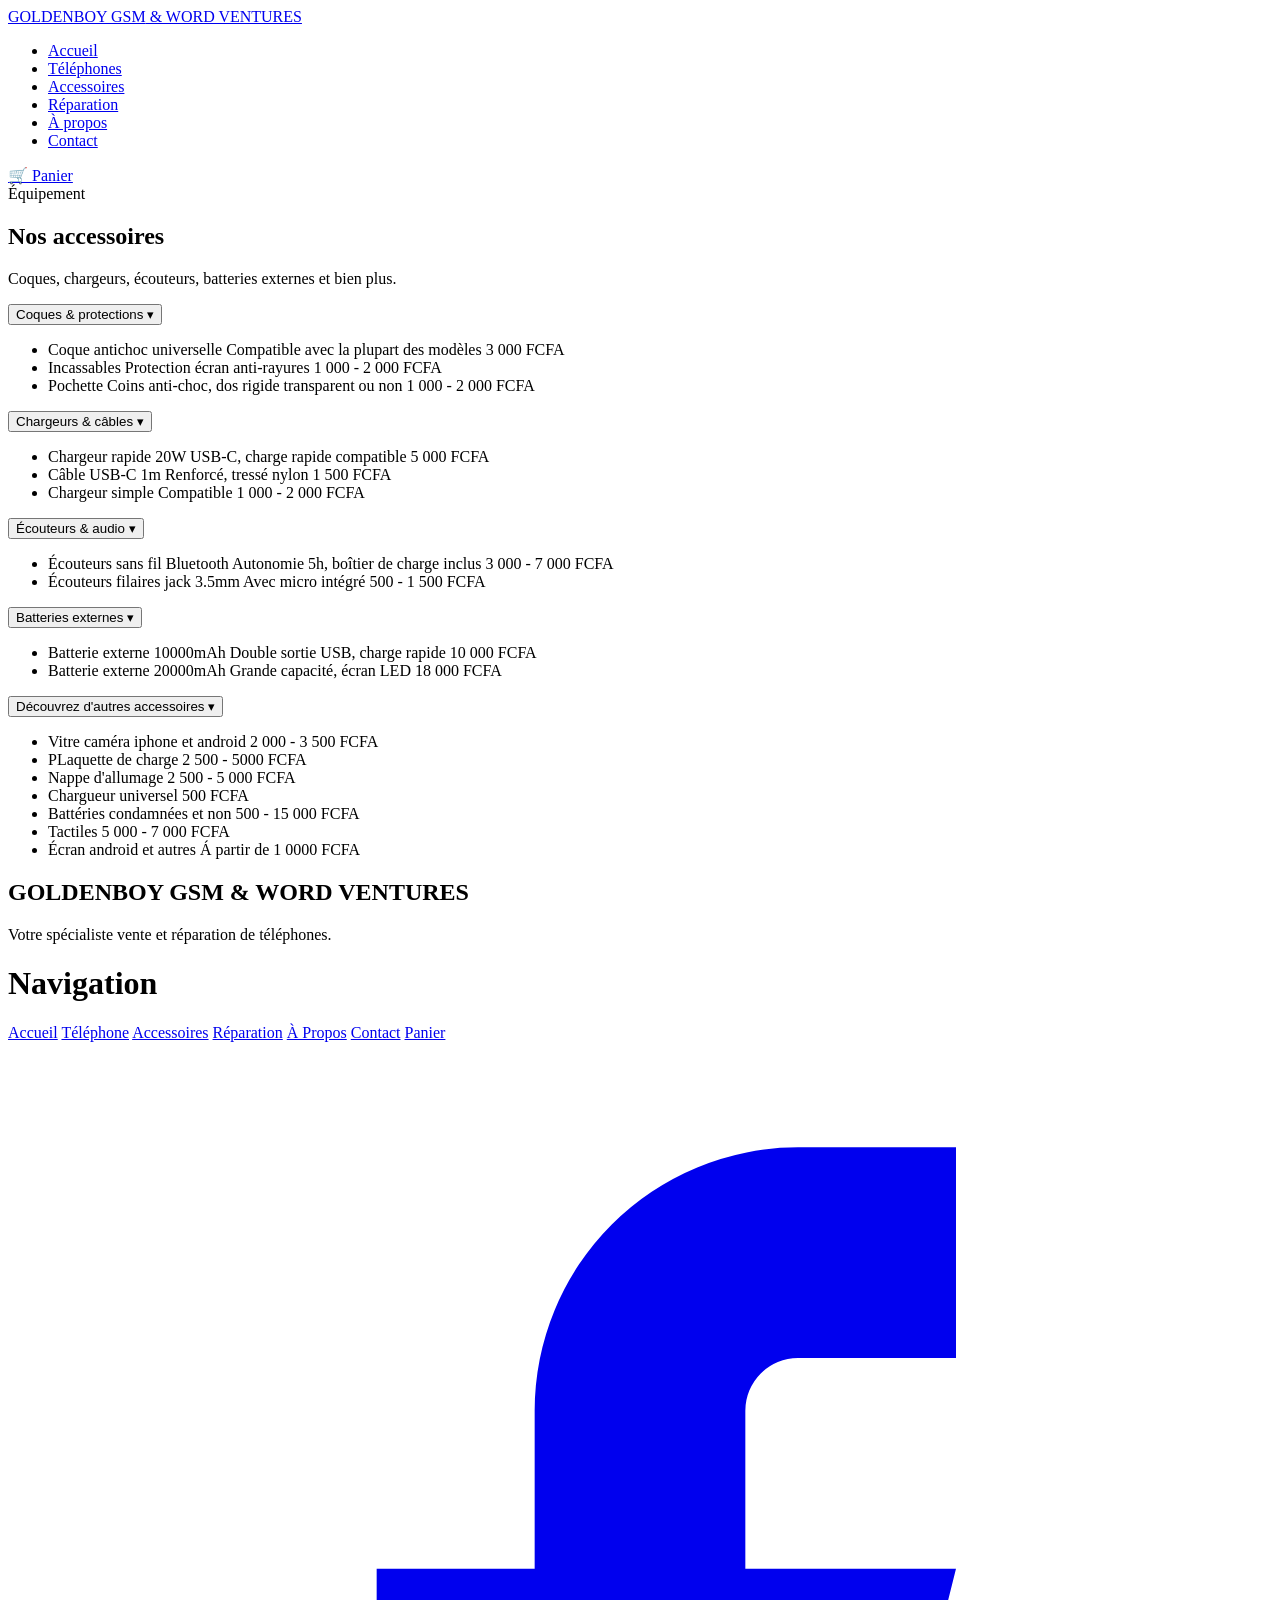
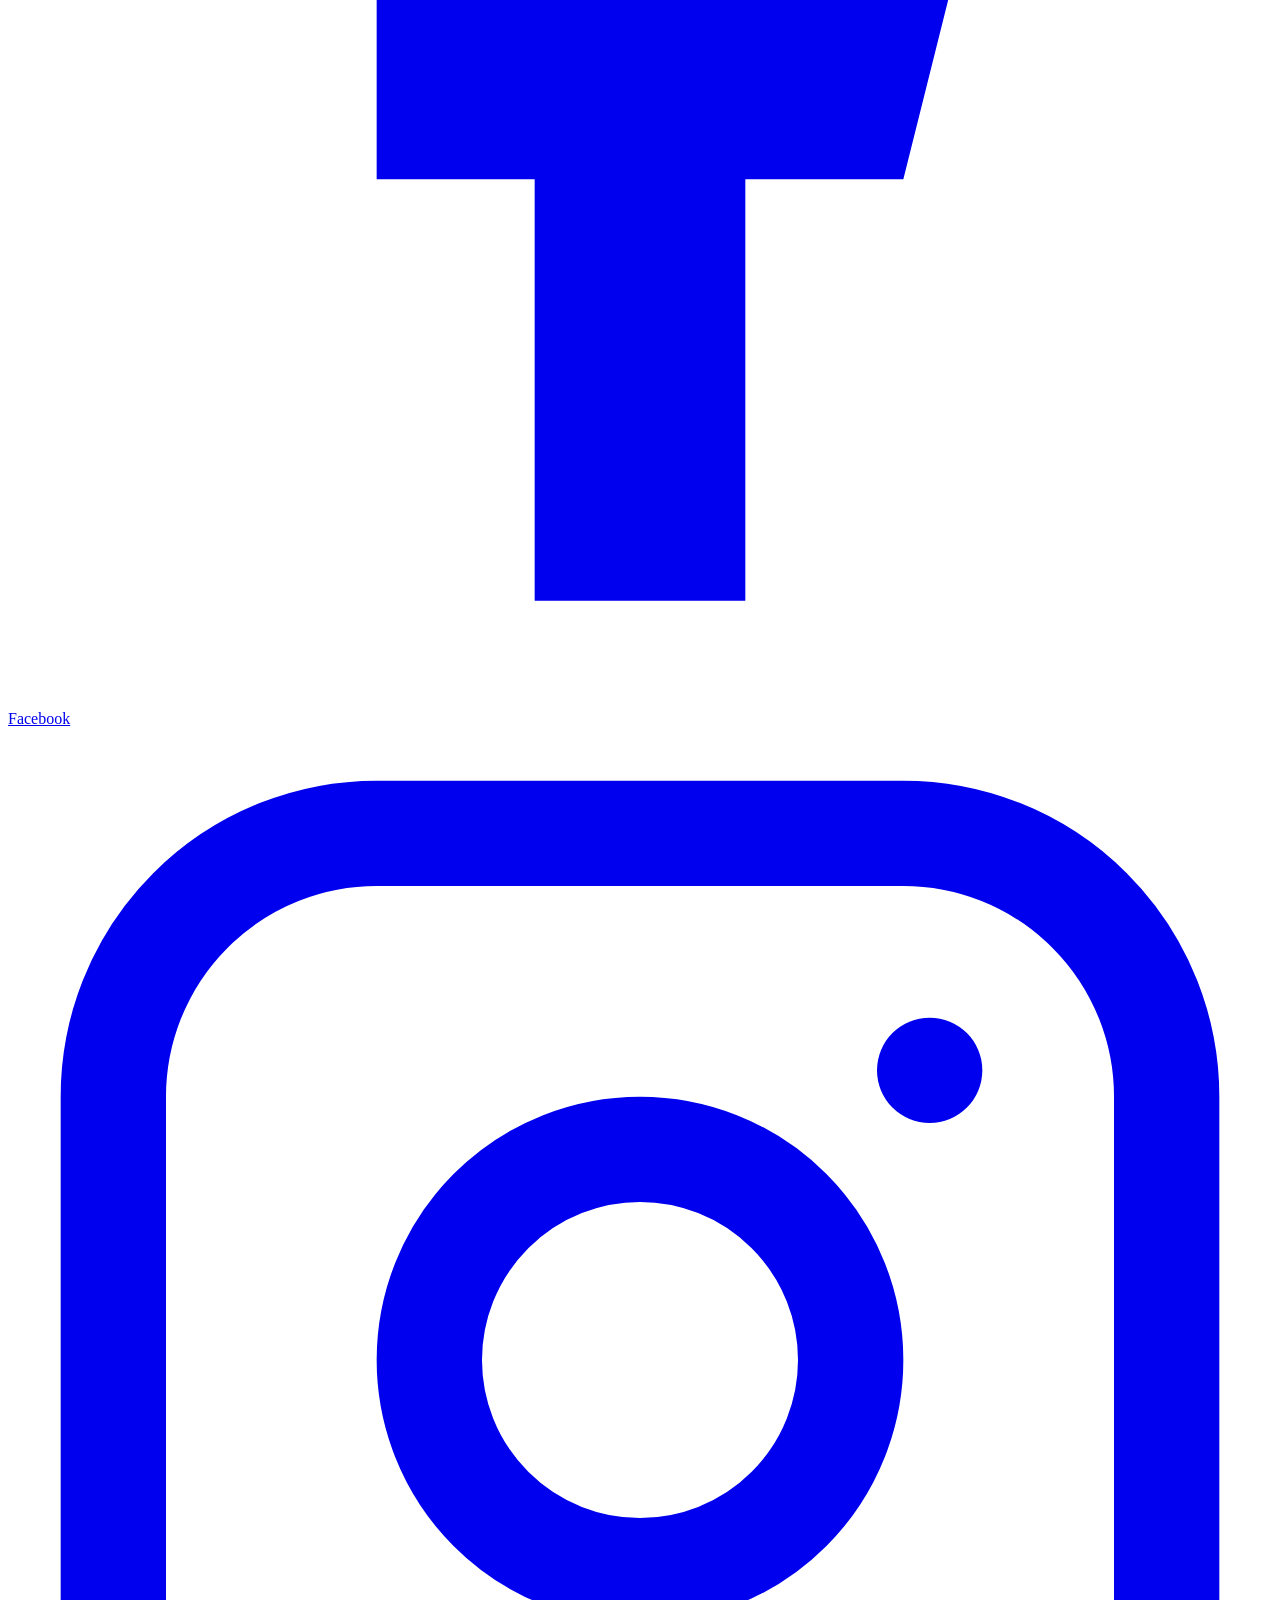
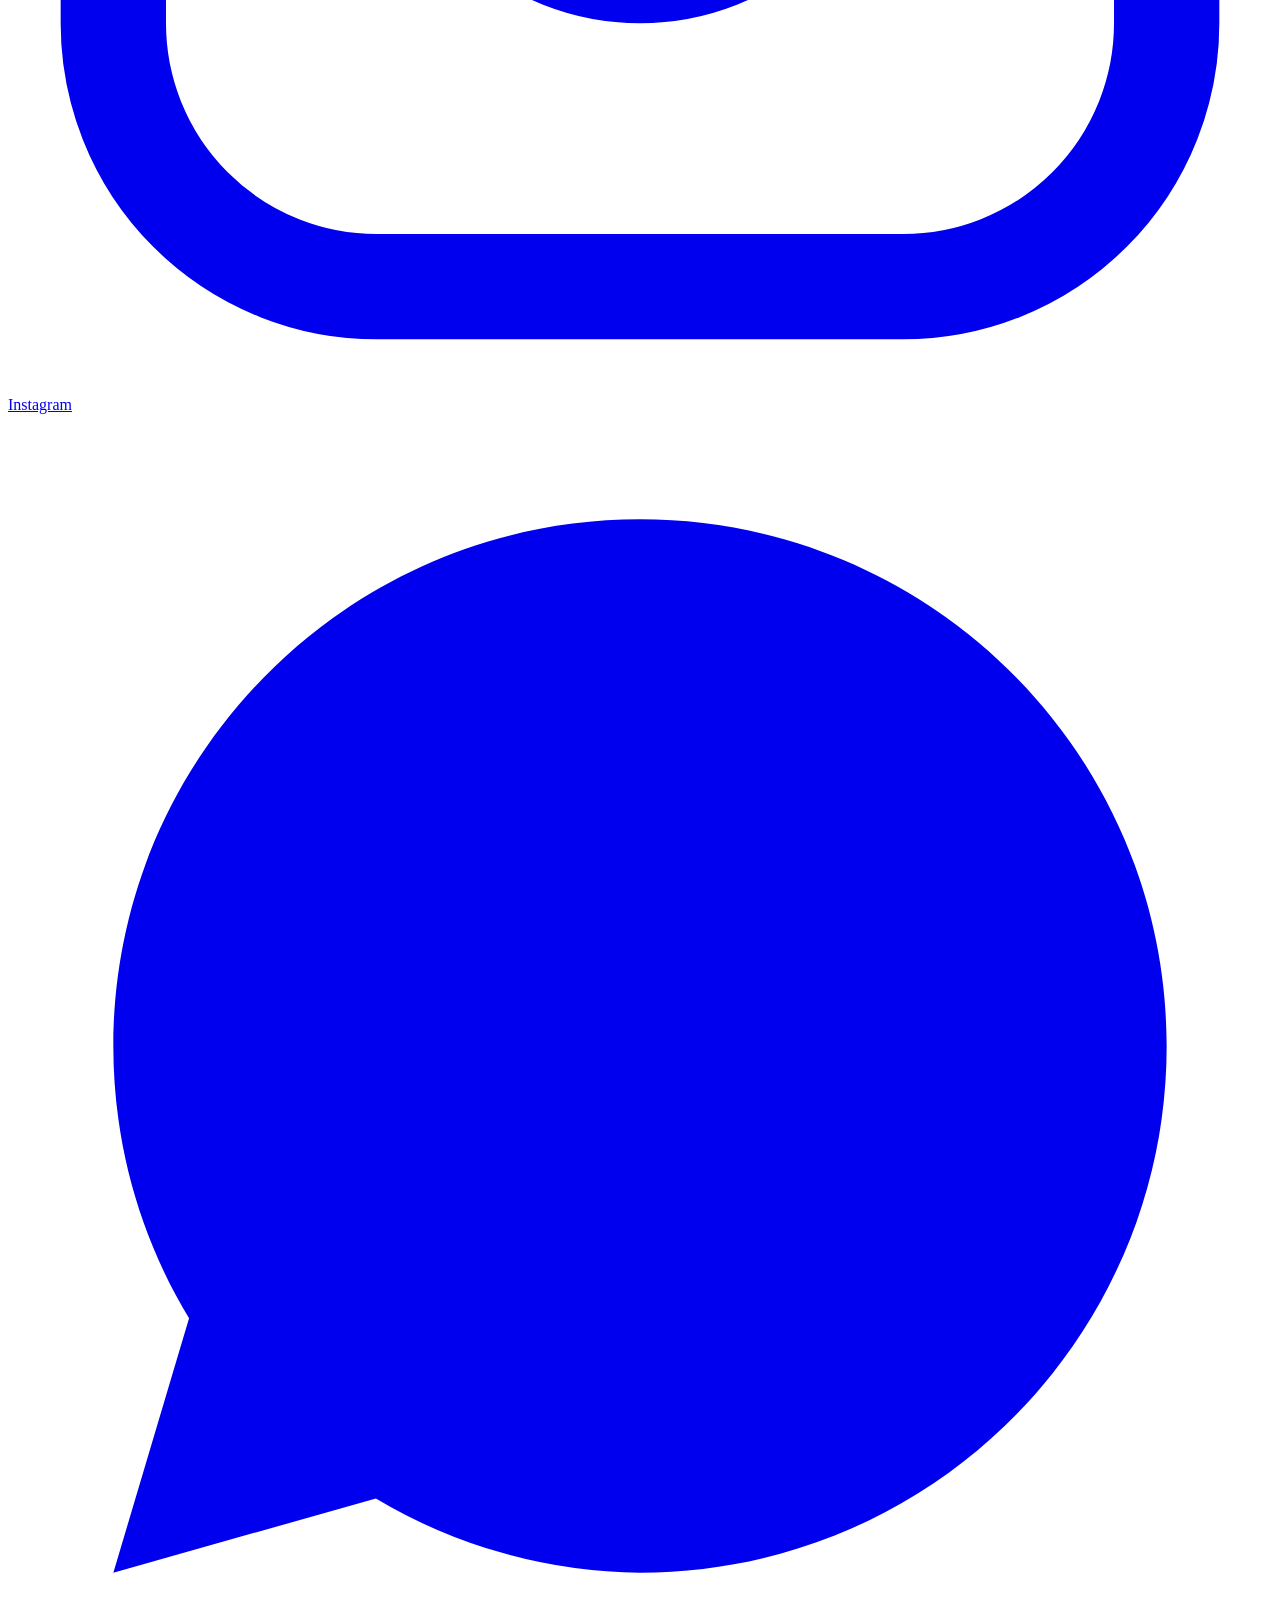
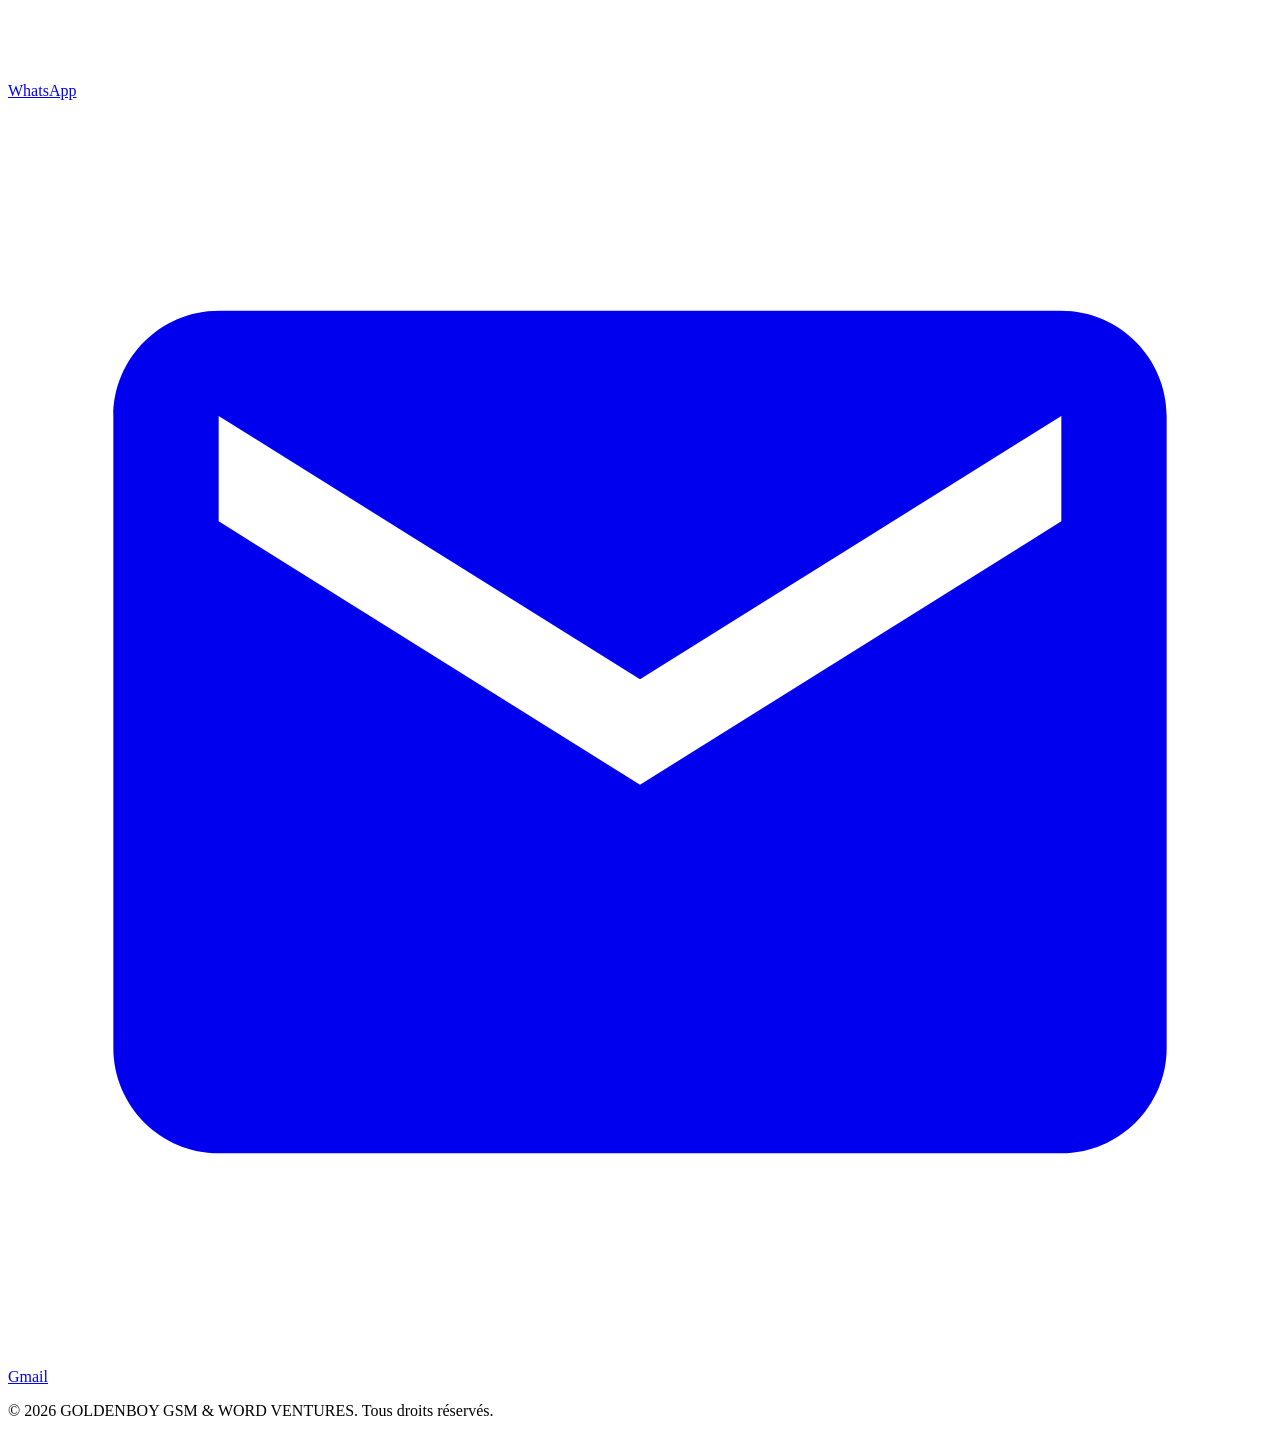
==== accessoires.html @ 1882d20f "Update accessoires.html" ====
<!DOCTYPE html>
<html lang="fr">
<head>
  <meta charset="UTF-8">
  <meta name="viewport" content="width=device-width, initial-scale=1.0">
  <title>Nos accessoires - GOLDENBOY GSM & WORD VENTURES</title>
  <link rel="stylesheet" href="style.css">
</head>
<body>
  <header class="site-header">
    <div class="logo">
      <a href="index.html">GOLDENBOY GSM<span> & WORD VENTURES</span></a>
    </div>
    <nav class="main-nav">
      <ul>
        <li><a href="index.html">Accueil</a></li>
        <li><a href="phones.html">Téléphones</a></li>
        <li><a href="accessoires.html" class="active">Accessoires</a></li>
        <li><a href="reparation.html">Réparation</a></li>
        <li><a href="apropos.html">À propos</a></li>
        <li><a href="contact.html">Contact</a></li>
      </ul>
    </nav>
    <a href="panier.html" class="cart-link">🛒 Panier</a>
  </header>

  <main>

    <section class="page-title">
      <span class="eyebrow">Équipement</span>
      <h1>Nos accessoires</h1>
      <p>Coques, chargeurs, écouteurs, batteries externes et bien plus.</p>
    </section>
    <section class="accessory-category">
      <button class="category-toggle">
        Coques &amp; protections
        <span class="chevron">▾</span>
      </button>
      <div class="category-content">
        <ul class="accessory-list">
          <li>
            <span class="acc-name">Coque antichoc universelle</span>
            <span class="acc-desc">Compatible avec la plupart des modèles</span>
            <span class="acc-price">3 000 FCFA</span>
          </li>
          <li>
            <span class="acc-name">Incassables</span>
            <span class="acc-desc">Protection écran anti-rayures</span>
            <span class="acc-price">1 000 - 2 000 FCFA</span>
          </li>
          <li>
            <span class="acc-name">Pochette</span>
            <span class="acc-desc">Coins anti-choc, dos rigide transparent ou non</span>
            <span class="acc-price">1 000 - 2 000 FCFA</span>
          </li>
        </ul>
      </div>
    </section>

    <section class="accessory-category">
      <button class="category-toggle">
        Chargeurs &amp; câbles
        <span class="chevron">▾</span>
      </button>
      <div class="category-content">
        <ul class="accessory-list">
          <li>
            <span class="acc-name">Chargeur rapide 20W</span>
            <span class="acc-desc">USB-C, charge rapide compatible</span>
            <span class="acc-price">5 000 FCFA</span>
          </li>
          <li>
            <span class="acc-name">Câble USB-C 1m</span>
            <span class="acc-desc">Renforcé, tressé nylon</span>
            <span class="acc-price">1 500 FCFA</span>
          </li>
          <li>
            <span class="acc-name">Chargeur simple</span>
            <span class="acc-desc">Compatible</span>
            <span class="acc-price">1 000 - 2 000 FCFA</span>
          </li>
        </ul>
      </div>
    </section>

    <section class="accessory-category">
      <button class="category-toggle">
        Écouteurs &amp; audio
        <span class="chevron">▾</span>
      </button>
      <div class="category-content">
        <ul class="accessory-list">
          <li>
            <span class="acc-name">Écouteurs sans fil Bluetooth</span>
            <span class="acc-desc">Autonomie 5h, boîtier de charge inclus</span>
            <span class="acc-price">3 000 - 7 000 FCFA</span>
          </li>
          <li>
            <span class="acc-name">Écouteurs filaires jack 3.5mm</span>
            <span class="acc-desc">Avec micro intégré</span>
            <span class="acc-price">500 - 1 500 FCFA</span>
          </li>
        </ul>
      </div>
    </section>

    <section class="accessory-category">
      <button class="category-toggle">
        Batteries externes
        <span class="chevron">▾</span>
      </button>
      <div class="category-content">
        <ul class="accessory-list">
          <li>
            <span class="acc-name">Batterie externe 10000mAh</span>
            <span class="acc-desc">Double sortie USB, charge rapide</span>
            <span class="acc-price">10 000 FCFA</span>
          </li>
          <li>
            <span class="acc-name">Batterie externe 20000mAh</span>
            <span class="acc-desc">Grande capacité, écran LED</span>
            <span class="acc-price">18 000 FCFA</span>
          </li>
        </ul>
      </div>
    </section>
    
    <section class="accessory-category">
      <button class="category-toggle">
        Découvrez d'autres accessoires
        <span class="chevron">▾</span>
      </button>
      <div class="category-content">
        <ul class="accessory-list">
          <li>
            <span class="acc-name">Vitre caméra iphone et android</span>
            <span class="acc-price">2 000 - 3 500 FCFA</span>
          </li>
          <li>
            <span class="acc-name">PLaquette de charge </span>
            <span class="acc-price">2 500 - 5000 FCFA</span>
          </li>
          <li>
            <span class="acc-name">Nappe d'allumage</span>
            <span class="acc-price">2 500 - 5 000 FCFA</span>
          </li>
          <li>
            <span class="acc-name">Chargueur universel</span>
            <span class="acc-price"> 500 FCFA</span>
          </li>
          <li>
            <span class="acc-name">Battéries condamnées et  non</span>
            <span class="acc-price">500 - 15 000 FCFA</span>
          </li>
          <li>
            <span class="acc-name">Tactiles</span>
            <span class="acc-price">5 000 - 7 000 FCFA</span>
          </li>
          <li>
            <span class="acc-name">Écran android et autres</span>
            <span class="acc-price"> Á partir de 1 0000 FCFA</span>
          </li>
        </ul>
      </div>
    </section>

  </main>
<footer class="site-footer">
    <div class="footer-content">
        <div class="footer-brand">
            <h2>GOLDENBOY GSM & WORD VENTURES</h2>
            <p>Votre spécialiste vente et réparation de téléphones.</p>
        </div>
        <h1>Navigation</h1>
        <nav class="footer-nav">
            <a href="index.html">Accueil</a>
            <a href="phones.html">Téléphone</a>
            <a href="accessoires.html">Accessoires</a>
            <a href="reparation.html">Réparation</a>
            <a href="apropos.html">À Propos</a>
            <a href="contact.html">Contact</a>
            <a href="panier.html">Panier</a> 
        </nav>
        <div class="footer-social">
            <a href="https://facebook.com/profil.php?id=61578856828419" target="_blank" class="social-btn facebook" title="Facebook">
                <svg viewBox="0 0 24 24" fill="currentColor"><path d="M18 2h-3a5 5 0 0 0-5 5v3H7v4h3v8h4v-8h3l1-4h-4V7a1 1 0 0 1 1-1h3z"/></svg>
                <span>Facebook</span>
            </a>
            <a href="https://instagram.com/@ANGE906039" target="_blank" class="social-btn instagram" title="Instagram">
                <svg viewBox="0 0 24 24" fill="none" stroke="currentColor" stroke-width="2"><rect x="2" y="2" width="20" height="20" rx="5" ry="5"/><circle cx="12" cy="12" r="4"/><circle cx="17.5" cy="6.5" r="1" fill="currentColor" stroke="none"/></svg>
                <span>Instagram</span>
            </a>
            <a href="https://wa.me/2290166873347" target="_blank" class="social-btn whatsapp" title="WhatsApp">
                <svg viewBox="0 0 24 24" fill="currentColor"><path d="M17.472 14.382c-.297-.149-1.758-.867-2.03-.967-.273-.099-.471-.148-.67.15-.197.297-.767.966-.94 1.164-.173.199-.347.223-.644.075-.297-.15-1.255-.463-2.39-1.475-.883-.788-1.48-1.761-1.653-2.059-.173-.297-.018-.458.13-.606.134-.133.298-.347.446-.52.149-.174.198-.298.298-.497.099-.198.05-.371-.025-.52-.075-.149-.669-1.612-.916-2.207-.242-.579-.487-.5-.669-.51-.173-.008-.371-.01-.57-.01-.198 0-.52.074-.792.372-.272.297-1.04 1.016-1.04 2.479 0 1.462 1.065 2.875 1.213 3.074.149.198 2.096 3.2 5.077 4.487.709.306 1.262.489 1.694.625.712.227 1.36.195 1.871.118.571-.085 1.758-.719 2.006-1.413.248-.694.248-1.289.173-1.413-.074-.124-.272-.198-.57-.347zM12 2C6.477 2 2 6.477 2 12c0 1.89.525 3.66 1.438 5.168L2 22l4.985-1.41A9.956 9.956 0 0 0 12 22c5.523 0 10-4.477 10-10S17.523 2 12 2z"/></svg>
                <span>WhatsApp</span>
            </a>
            <a href="mailto:goldenboygsmwordventure@gmail.com" class="social-btn gmail" title="Gmail">
                <svg viewBox="0 0 24 24" fill="currentColor"><path d="M20 4H4c-1.1 0-2 .9-2 2v12c0 1.1.9 2 2 2h16c1.1 0 2-.9 2-2V6c0-1.1-.9-2-2-2zm0 4-8 5-8-5V6l8 5 8-5v2z"/></svg>
                <span>Gmail</span>
            </a>
          
        </div>
          <p class="copyright">&copy; 2026 GOLDENBOY GSM & WORD VENTURES. Tous droits réservés.</p>
    </div>
</footer>

<script src="js/accordeon.js">
    
    function toggleMenu() {
        const links = document.getElementById("navLinks");
        const toggle = document.getElementById("menuToggle");
        links.classList.toggle("active");
        toggle.textContent = links.classList.contains("active") ? "✕" : "☰";
    }
    function closeMenu() {
        document.getElementById("navLinks").classList.remove("active");
        document.getElementById("menuToggle").textContent = "☰";
    }

    window.addEventListener("scroll", () => {
        const navbar = document.getElementById("navbar");
        navbar.classList.toggle("scrolled", window.scrollY > 50);
    });


    document.querySelectorAll('a[href^="#"]').forEach(a => {
        a.addEventListener("click", e => {
            e.preventDefault();
            const target = document.querySelector(a.getAttribute("href"));
            if (target) target.scrollIntoView({ behavior: "smooth" });
        });
    });

    
    const observer = new IntersectionObserver((entries) => {
        entries.forEach(e => {
            if (e.isIntersecting) e.target.classList.add("visible");
        });
    }, { threshold: 0.1 });
    document.querySelectorAll(".skill-card, .project-card, .timeline-item").forEach(el => {
        observer.observe(el);
    });

    function handleSubmit(e) {
        e.preventDefault();
        document.getElementById("formSuccess").style.display = "block";
        e.target.reset();
        setTimeout(() => { document.getElementById("formSuccess").style.display = "none"; }, 4000);
    }
</script>
  <script src="accordeon.js"></script>
</body>
</html>
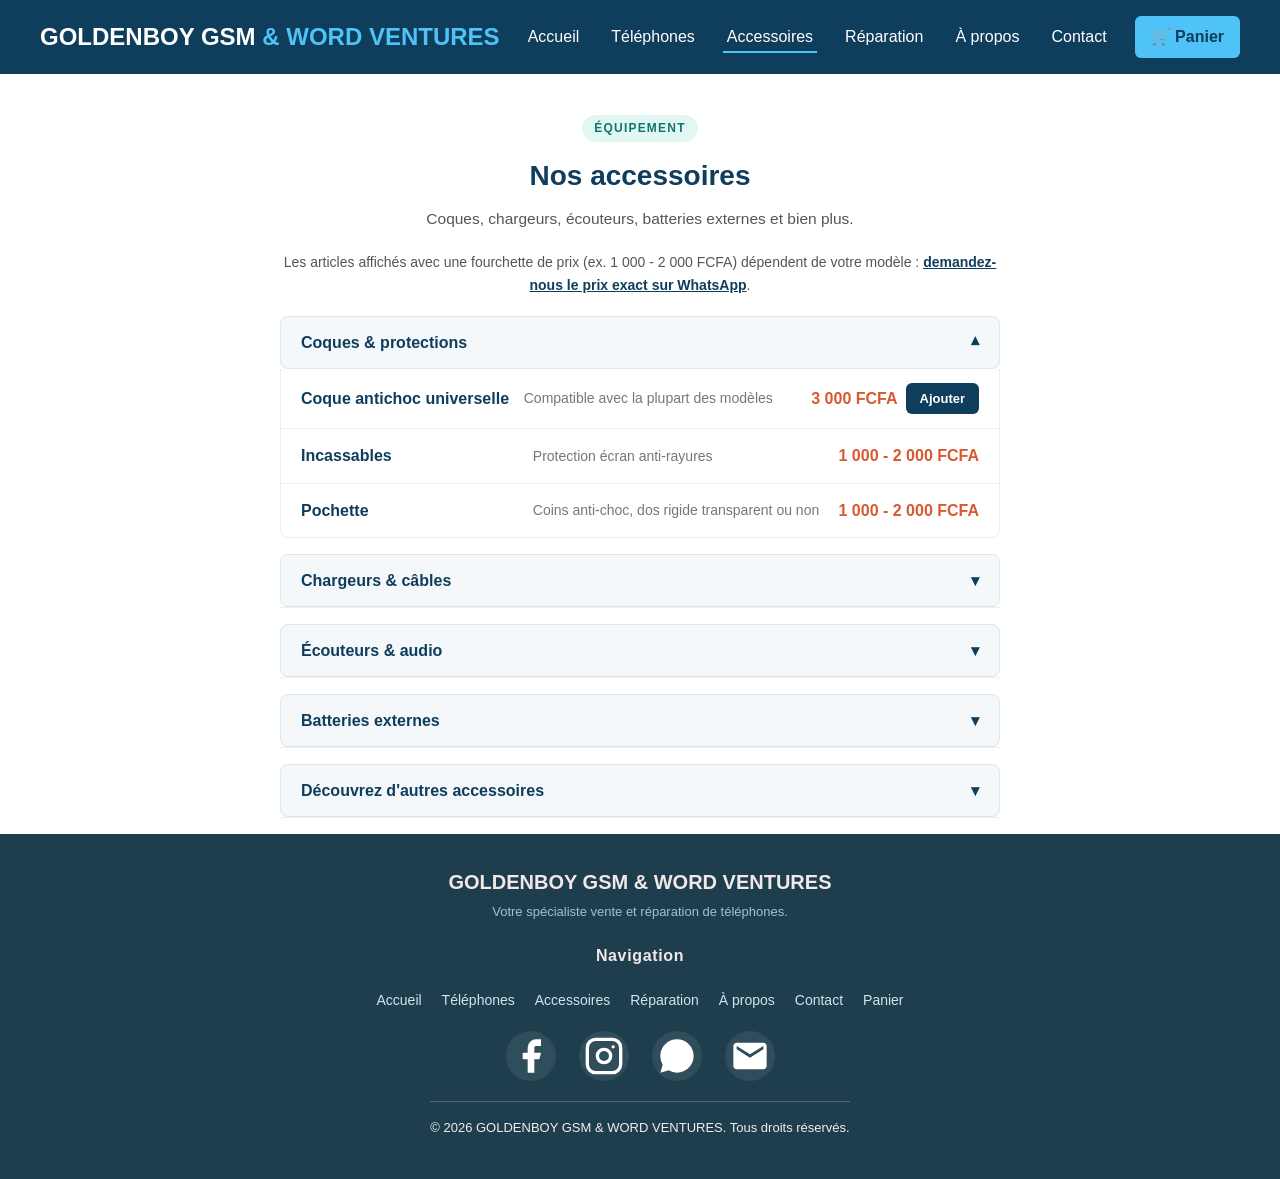
==== commit fc79833d: "Add files via upload" ====
--- a/accessoires.html
+++ b/accessoires.html
@@ -3,6 +3,8 @@
 <head>
   <meta charset="UTF-8">
   <meta name="viewport" content="width=device-width, initial-scale=1.0">
+  <meta name="description" content="Coques, chargeurs, écouteurs, batteries externes et pièces détachées au meilleur prix.">
+  <link rel="icon" href="data:image/svg+xml,%3Csvg xmlns='http://www.w3.org/2000/svg' viewBox='0 0 100 100'%3E%3Ctext y='.9em' font-size='90'%3E📱%3C/text%3E%3C/svg%3E">
   <title>Nos accessoires - GOLDENBOY GSM & WORD VENTURES</title>
   <link rel="stylesheet" href="style.css">
 </head>
@@ -31,6 +33,8 @@
       <h1>Nos accessoires</h1>
       <p>Coques, chargeurs, écouteurs, batteries externes et bien plus.</p>
     </section>
+    <p class="acc-note">Les articles affichés avec une fourchette de prix (ex. 1 000 - 2 000 FCFA) dépendent de votre modèle : <a href="https://wa.me/2290166873347?text=Bonjour%2C%20je%20voudrais%20le%20prix%20d%27un%20accessoire" target="_blank" rel="noopener">demandez-nous le prix exact sur WhatsApp</a>.</p>
+
     <section class="accessory-category">
       <button class="category-toggle">
         Coques &amp; protections
@@ -42,6 +46,7 @@
             <span class="acc-name">Coque antichoc universelle</span>
             <span class="acc-desc">Compatible avec la plupart des modèles</span>
             <span class="acc-price">3 000 FCFA</span>
+            <button class="btn btn-primary btn-small btn-add" data-add-to-cart data-nom="Coque antichoc universelle" data-prix="3000">Ajouter</button>
           </li>
           <li>
             <span class="acc-name">Incassables</span>
@@ -68,11 +73,13 @@
             <span class="acc-name">Chargeur rapide 20W</span>
             <span class="acc-desc">USB-C, charge rapide compatible</span>
             <span class="acc-price">5 000 FCFA</span>
+            <button class="btn btn-primary btn-small btn-add" data-add-to-cart data-nom="Chargeur rapide 20W" data-prix="5000">Ajouter</button>
           </li>
           <li>
             <span class="acc-name">Câble USB-C 1m</span>
             <span class="acc-desc">Renforcé, tressé nylon</span>
             <span class="acc-price">1 500 FCFA</span>
+            <button class="btn btn-primary btn-small btn-add" data-add-to-cart data-nom="Câble USB-C 1m" data-prix="1500">Ajouter</button>
           </li>
           <li>
             <span class="acc-name">Chargeur simple</span>
@@ -115,11 +122,13 @@
             <span class="acc-name">Batterie externe 10000mAh</span>
             <span class="acc-desc">Double sortie USB, charge rapide</span>
             <span class="acc-price">10 000 FCFA</span>
+            <button class="btn btn-primary btn-small btn-add" data-add-to-cart data-nom="Batterie externe 10000mAh" data-prix="10000">Ajouter</button>
           </li>
           <li>
             <span class="acc-name">Batterie externe 20000mAh</span>
             <span class="acc-desc">Grande capacité, écran LED</span>
             <span class="acc-price">18 000 FCFA</span>
+            <button class="btn btn-primary btn-small btn-add" data-add-to-cart data-nom="Batterie externe 20000mAh" data-prix="18000">Ajouter</button>
           </li>
         </ul>
       </div>
@@ -137,19 +146,20 @@
             <span class="acc-price">2 000 - 3 500 FCFA</span>
           </li>
           <li>
-            <span class="acc-name">PLaquette de charge </span>
-            <span class="acc-price">2 500 - 5000 FCFA</span>
+            <span class="acc-name">Plaquette de charge</span>
+            <span class="acc-price">2 500 - 5 000 FCFA</span>
           </li>
           <li>
             <span class="acc-name">Nappe d'allumage</span>
             <span class="acc-price">2 500 - 5 000 FCFA</span>
           </li>
           <li>
-            <span class="acc-name">Chargueur universel</span>
-            <span class="acc-price"> 500 FCFA</span>
-          </li>
-          <li>
-            <span class="acc-name">Battéries condamnées et  non</span>
+            <span class="acc-name">Chargeur universel</span>
+            <span class="acc-price">500 FCFA</span>
+            <button class="btn btn-primary btn-small btn-add" data-add-to-cart data-nom="Chargeur universel" data-prix="500">Ajouter</button>
+          </li>
+          <li>
+            <span class="acc-name">Batteries condamnées ou non</span>
             <span class="acc-price">500 - 15 000 FCFA</span>
           </li>
           <li>
@@ -158,7 +168,7 @@
           </li>
           <li>
             <span class="acc-name">Écran android et autres</span>
-            <span class="acc-price"> Á partir de 1 0000 FCFA</span>
+            <span class="acc-price">À partir de 10 000 FCFA</span>
           </li>
         </ul>
       </div>
@@ -171,26 +181,26 @@
             <h2>GOLDENBOY GSM & WORD VENTURES</h2>
             <p>Votre spécialiste vente et réparation de téléphones.</p>
         </div>
-        <h1>Navigation</h1>
+        <h3 class="footer-title">Navigation</h3>
         <nav class="footer-nav">
             <a href="index.html">Accueil</a>
-            <a href="phones.html">Téléphone</a>
+            <a href="phones.html">Téléphones</a>
             <a href="accessoires.html">Accessoires</a>
             <a href="reparation.html">Réparation</a>
-            <a href="apropos.html">À Propos</a>
+            <a href="apropos.html">À propos</a>
             <a href="contact.html">Contact</a>
             <a href="panier.html">Panier</a> 
         </nav>
         <div class="footer-social">
-            <a href="https://facebook.com/profil.php?id=61578856828419" target="_blank" class="social-btn facebook" title="Facebook">
+            <a href="https://facebook.com/profile.php?id=61578856828419" target="_blank" rel="noopener" class="social-btn facebook" title="Facebook">
                 <svg viewBox="0 0 24 24" fill="currentColor"><path d="M18 2h-3a5 5 0 0 0-5 5v3H7v4h3v8h4v-8h3l1-4h-4V7a1 1 0 0 1 1-1h3z"/></svg>
                 <span>Facebook</span>
             </a>
-            <a href="https://instagram.com/@ANGE906039" target="_blank" class="social-btn instagram" title="Instagram">
+            <a href="https://instagram.com/ANGE906039" target="_blank" rel="noopener" class="social-btn instagram" title="Instagram">
                 <svg viewBox="0 0 24 24" fill="none" stroke="currentColor" stroke-width="2"><rect x="2" y="2" width="20" height="20" rx="5" ry="5"/><circle cx="12" cy="12" r="4"/><circle cx="17.5" cy="6.5" r="1" fill="currentColor" stroke="none"/></svg>
                 <span>Instagram</span>
             </a>
-            <a href="https://wa.me/2290166873347" target="_blank" class="social-btn whatsapp" title="WhatsApp">
+            <a href="https://wa.me/2290166873347" target="_blank" rel="noopener" class="social-btn whatsapp" title="WhatsApp">
                 <svg viewBox="0 0 24 24" fill="currentColor"><path d="M17.472 14.382c-.297-.149-1.758-.867-2.03-.967-.273-.099-.471-.148-.67.15-.197.297-.767.966-.94 1.164-.173.199-.347.223-.644.075-.297-.15-1.255-.463-2.39-1.475-.883-.788-1.48-1.761-1.653-2.059-.173-.297-.018-.458.13-.606.134-.133.298-.347.446-.52.149-.174.198-.298.298-.497.099-.198.05-.371-.025-.52-.075-.149-.669-1.612-.916-2.207-.242-.579-.487-.5-.669-.51-.173-.008-.371-.01-.57-.01-.198 0-.52.074-.792.372-.272.297-1.04 1.016-1.04 2.479 0 1.462 1.065 2.875 1.213 3.074.149.198 2.096 3.2 5.077 4.487.709.306 1.262.489 1.694.625.712.227 1.36.195 1.871.118.571-.085 1.758-.719 2.006-1.413.248-.694.248-1.289.173-1.413-.074-.124-.272-.198-.57-.347zM12 2C6.477 2 2 6.477 2 12c0 1.89.525 3.66 1.438 5.168L2 22l4.985-1.41A9.956 9.956 0 0 0 12 22c5.523 0 10-4.477 10-10S17.523 2 12 2z"/></svg>
                 <span>WhatsApp</span>
             </a>
@@ -204,50 +214,7 @@
     </div>
 </footer>
 
-<script src="js/accordeon.js">
-    
-    function toggleMenu() {
-        const links = document.getElementById("navLinks");
-        const toggle = document.getElementById("menuToggle");
-        links.classList.toggle("active");
-        toggle.textContent = links.classList.contains("active") ? "✕" : "☰";
-    }
-    function closeMenu() {
-        document.getElementById("navLinks").classList.remove("active");
-        document.getElementById("menuToggle").textContent = "☰";
-    }
-
-    window.addEventListener("scroll", () => {
-        const navbar = document.getElementById("navbar");
-        navbar.classList.toggle("scrolled", window.scrollY > 50);
-    });
-
-
-    document.querySelectorAll('a[href^="#"]').forEach(a => {
-        a.addEventListener("click", e => {
-            e.preventDefault();
-            const target = document.querySelector(a.getAttribute("href"));
-            if (target) target.scrollIntoView({ behavior: "smooth" });
-        });
-    });
-
-    
-    const observer = new IntersectionObserver((entries) => {
-        entries.forEach(e => {
-            if (e.isIntersecting) e.target.classList.add("visible");
-        });
-    }, { threshold: 0.1 });
-    document.querySelectorAll(".skill-card, .project-card, .timeline-item").forEach(el => {
-        observer.observe(el);
-    });
-
-    function handleSubmit(e) {
-        e.preventDefault();
-        document.getElementById("formSuccess").style.display = "block";
-        e.target.reset();
-        setTimeout(() => { document.getElementById("formSuccess").style.display = "none"; }, 4000);
-    }
-</script>
+  <script src="panier.js"></script>
   <script src="accordeon.js"></script>
 </body>
 </html>
--- a/style.css
+++ b/style.css
@@ -0,0 +1,1592 @@
+/* ===========================================
+   RESET DE BASE
+   On enlève les marges/paddings par défaut du navigateur
+   =========================================== */
+* {
+  margin: 0;
+  padding: 0;
+  box-sizing: border-box; /* le padding ne s'ajoute plus à la largeur */
+}
+
+body {
+  font-family: 'Segoe UI', Arial, sans-serif;
+  color: #222;
+  line-height: 1.6;
+}
+
+a {
+  text-decoration: none;
+  color: inherit;
+}
+
+ul {
+  list-style: none;
+}
+
+/* ===========================================
+   HEADER + NAVIGATION
+   =========================================== */
+.site-header {
+  display: flex;
+  align-items: center;
+  justify-content: space-between;
+  padding: 16px 40px;
+  background-color: #0f3d5c;
+  color: #fff;
+  flex-wrap: wrap;
+}
+
+.logo a {
+  font-size: 24px;
+  font-weight: bold;
+  color: #fff;
+}
+
+.logo span {
+  color: #4fc3f7;
+}
+
+.main-nav ul {
+  display: flex;
+  gap: 24px;
+}
+
+.main-nav a {
+  font-weight: 500;
+  padding: 6px 4px;
+  border-bottom: 2px solid transparent;
+  transition: border-color 0.2s;
+}
+
+.main-nav a:hover,
+.main-nav a.active {
+  border-bottom: 2px solid #4fc3f7;
+}
+
+.cart-link {
+  font-weight: bold;
+  background-color: #4fc3f7;
+  color: #0f3d5c;
+  padding: 8px 16px;
+  border-radius: 6px;
+}
+
+/* ===========================================
+   HERO (bannière d'accueil)
+   =========================================== */
+.hero {
+  display: flex;
+  align-items: center;
+  gap: 40px;
+  padding: 60px 40px;
+  background-color: #f4f8fb;
+}
+
+.hero-text {
+  flex: 1;
+}
+
+.hero-text h1 {
+  font-size: 32px;
+  margin-bottom: 16px;
+  color: #0f3d5c;
+}
+
+.hero-text p {
+  margin-bottom: 24px;
+  color: #444;
+}
+
+.hero-buttons {
+  display: flex;
+  gap: 16px;
+}
+
+.btn {
+  display: inline-block;
+  padding: 12px 24px;
+  border-radius: 6px;
+  font-weight: bold;
+  transition: opacity 0.2s;
+}
+
+.btn:hover {
+  opacity: 0.85;
+}
+
+.btn-primary {
+  background-color: #0f3d5c;
+  color: #fff;
+}
+
+.btn-secondary {
+  background-color: #fff;
+  color: #0f3d5c;
+  border: 2px solid #0f3d5c;
+}
+
+.hero-image {
+  flex: 1;
+  height: 260px;
+}
+.diagnostic-card {
+  width: 100%;
+  max-width: 340px;
+  background-color: var(--paper);
+  border-radius: var(--radius);
+  overflow: hidden;
+  box-shadow: 0 24px 60px -20px rgba(0, 0, 0, 0.5);
+}
+
+.diagnostic-card-header {
+  display: flex;
+  align-items: center;
+  gap: 8px;
+  padding: 14px 18px;
+  background-color: #eceae4;
+  border-bottom: 1px solid var(--line);
+}
+
+.dc-dot {
+  width: 8px;
+  height: 8px;
+  border-radius: 50%;
+  background-color: #cfccc3;
+}
+
+.dc-title {
+  margin-left: 6px;
+  font-family: var(--font-mono);
+  font-size: 11px;
+  letter-spacing: 0.1em;
+  color: var(--slate);
+}
+
+.diagnostic-scan {
+  position: relative;
+  height: 64px;
+  background: repeating-linear-gradient(
+    90deg,
+    #f0efe9,
+    #f0efe9 3px,
+    #e7e5dd 3px,
+    #e7e5dd 4px
+  );
+  overflow: hidden;
+}
+
+.scan-line {
+  position: absolute;
+  top: 0;
+  left: 0;
+  width: 2px;
+  height: 100%;
+  background-color: var(--teal);
+  box-shadow: 0 0 12px 2px rgba(20, 184, 166, 0.6);
+  animation: scan 2.8s linear infinite;
+}
+
+@keyframes scan {
+  0% { left: 0; }
+  50% { left: calc(100% - 2px); }
+  100% { left: 0; }
+}
+
+.diagnostic-rows {
+  padding: 16px 18px;
+}
+
+.diagnostic-rows li {
+  display: flex;
+  justify-content: space-between;
+  align-items: center;
+  padding: 9px 0;
+  border-bottom: 1px dashed var(--line);
+  font-size: 14px;
+  color: var(--ink);
+}
+
+.diagnostic-rows li:last-child {
+  border-bottom: none;
+}
+
+.dc-status {
+  font-family: var(--font-mono);
+  font-size: 11.5px;
+  font-weight: 500;
+  padding: 3px 9px;
+  border-radius: 999px;
+}
+
+.dc-status.ok {
+  background-color: rgba(30, 143, 111, 0.12);
+  color: var(--success);
+}
+
+.dc-status.warn {
+  background-color: rgba(201, 118, 46, 0.14);
+  color: var(--copper-dark);
+}
+
+.diagnostic-footer {
+  display: flex;
+  justify-content: space-between;
+  align-items: center;
+  padding: 12px 18px;
+  border-top: 1px dashed var(--line);
+  background-color: #fbfaf7;
+}
+
+.diagnostic-footer span:first-child {
+  font-family: var(--font-mono);
+  font-size: 10px;
+  letter-spacing: 0.1em;
+  color: var(--slate-light);
+}
+
+.dc-mono {
+  font-family: var(--font-mono);
+  font-size: 12px;
+  color: var(--ink);
+}
+
+/* Placeholder générique pour les images pas encore ajoutées */
+.placeholder {
+  background-color: #dbe7ee;
+  color: #6b8595;
+  display: flex;
+  align-items: center;
+  justify-content: center;
+  font-style: italic;
+  border-radius: 8px;
+}
+
+/* ===========================================
+   TITRE DE PAGE
+   =========================================== */
+.page-title {
+  text-align: center;
+  padding: 56px 40px 28px;
+}
+
+.page-title h1 {
+  font-size: 32px;
+  margin-bottom: 10px;
+}
+
+.page-title p {
+  color: var(--slate);
+  font-size: 15.5px;
+}
+
+/* ===========================================
+   SERVICES
+   =========================================== */
+.services {
+  padding: 60px 40px;
+  text-align: center;
+}
+
+.services h2,
+.featured h2 {
+  font-size: 26px;
+  margin-bottom: 32px;
+  color: #0f3d5c;
+}
+
+.services-grid {
+  display: grid;
+  grid-template-columns: repeat(3, 1fr);
+  gap: 24px;
+}
+
+.service-card {
+  background-color: #fff;
+  border: 1px solid #e0e0e0;
+  border-radius: 10px;
+  padding: 32px 20px;
+}
+
+.service-icon {
+  font-size: 36px;
+  margin-bottom: 12px;
+}
+
+.service-card h3 {
+  margin-bottom: 8px;
+  color: #0f3d5c;
+}
+
+/* ===========================================
+   PRODUITS PHARES
+   =========================================== */
+.featured {
+  padding: 60px 40px;
+  background-color: #f4f8fb;
+  text-align: center;
+}
+
+.products-grid {
+  display: grid;
+  grid-template-columns: repeat(3, 1fr);
+  gap: 50px;
+}
+
+.product-card {
+  background-color: #fff;
+  border-radius: 10px;
+  overflow: hidden;
+  border: 2px solid #cfdefa;
+  text-align: left;
+}
+.product-image {
+  position: relative;
+  width: 100%;
+  height: 50px;
+  overflow: hidden;
+}
+
+.produit-image {
+  position: absolute;
+  top: 0;
+  left: 0;
+  width: 100%;
+  height: 100%;
+  object-fit: cover;
+  object-position: center;
+  display: block;
+}
+
+.product-card h3 {
+  padding: 12px 16px 4px;
+  font-size: 16px;
+  color: #0f3d5c;
+}
+
+.product-card .price {
+  padding: 0 16px 16px;
+  font-weight: bold;
+  color: #d85a30;
+}
+
+/* ===========================================
+   FILTRES (page boutique)
+   =========================================== */
+.filters {
+  display: flex;
+  justify-content: center;
+  gap: 10px;
+  padding: 0 40px 40px;
+  flex-wrap: wrap;
+}
+
+.filter-btn {
+  padding: 9px 20px;
+  border: 1.5px solid var(--line);
+  background-color: var(--paper);
+  color: var(--slate);
+  border-radius: 999px;
+  font-family: var(--font-body);
+  font-size: 13.5px;
+  font-weight: 500;
+  cursor: pointer;
+  transition: background-color 0.2s, color 0.2s, border-color 0.2s;
+}
+
+.filter-btn:hover {
+  border-color: var(--teal);
+  color: var(--ink);
+}
+
+.filter-btn.active {
+  background-color: var(--ink);
+  border-color: var(--ink);
+  color: #fff;
+}
+
+.page-products {
+  padding: 0 48px 72px;
+}
+
+.category-tag {
+  display: inline-block;
+  margin: 14px 18px 0;
+  font-family: var(--font-mono);
+  font-size: 11px;
+  letter-spacing: 0.04em;
+  color: var(--teal-dark);
+  background-color: rgba(20, 184, 166, 0.1);
+  padding: 3px 10px;
+  border-radius: 999px;
+}
+
+/* ===========================================
+   FOOTER (horizontal, une seule ligne)
+   =========================================== */
+   .site-footer {
+  background-color: #1e3e4e;
+  color: #f1edeb;
+  padding: 32px 40px 20px;
+}
+
+.footer-content {
+  display: flex;
+  flex-direction: column;
+  align-items: center;
+  text-align: center;
+  gap: 20px;
+  padding-bottom: 20px;
+}
+
+.footer-brand h4 {
+  color: #f1e9e9;
+  font-size: 18px;
+  margin-bottom: 4px;
+}
+
+.footer-brand p {
+  font-size: 13px;
+  color: #9fc1d6;
+}
+
+.footer-nav {
+  display: flex;
+  justify-content: center;
+  gap: 20px;
+  flex-wrap: wrap;
+}
+
+.footer-nav a {
+  font-size: 14px;
+  color: #cfe3ee;
+  transition: color 0.2s;
+}
+
+.footer-nav a:hover {
+  color: #4fc3f7;
+}
+
+.footer-social {
+  display: flex;
+  justify-content: center;
+  gap: 23px;
+}
+
+.footer-social a {
+  width: 50px;
+  height: 50px;
+  display: flex;
+  align-items: center;
+  justify-content: center;
+  background-color: rgba(255, 255, 255, 0.08);
+  border-radius: 50%;
+  color: #fff;
+  font-size: 20px;
+  transition: background-color 0.2s, color 0.2s;
+}
+
+.footer-social a:hover {
+  background-color: #4fc3f7;
+  color: #0f3d5c;
+}
+
+.footer-social a svg {
+  width: 40px;
+  height: 40px;
+}
+
+.footer-social a span {
+  position: absolute;
+  width: 1px;
+  height: 1px;
+  overflow: hidden;
+  clip: rect(0, 0, 0, 0);
+}
+
+.copyright {
+  text-align: center;
+  font-size: 13px;
+  border-top: 1px solid rgba(255, 255, 255, 0.2);
+  padding-top: 16px;
+}
+
+/* ===========================================
+   RESPONSIVE
+   =========================================== */
+@media (max-width: 768px) {
+  .site-header {
+    flex-direction: column;
+    gap: 14px;
+    padding: 18px 24px;
+  }
+  .logo {
+    width: 100%;
+    text-align: center;
+  }
+
+  .main-nav ul {
+    flex-wrap: wrap;
+    justify-content: center;
+    gap: 14px;
+  }
+
+  .hero {
+    flex-direction: column;
+    padding: 56px 24px;
+    text-align: center;
+  }
+
+  .hero-text h1 {
+    max-width: none;
+    font-size: 30px;
+  }
+
+  .hero-text p {
+    max-width: none;
+    margin-left: auto;
+    margin-right: auto;
+  }
+
+  .hero-buttons {
+    justify-content: center;
+  }
+
+  .services, .featured, .tarifs, .comment-ca-marche,
+  .rdv-form-section, .commande-section, .valeurs, .temoignages {
+    padding-left: 24px;
+    padding-right: 24px;
+  }
+
+  .services-grid,
+  .products-grid,
+  .page-products,
+  .temoignages-grid {
+    grid-template-columns: 1fr;
+  }
+
+  .apropos-presentation,
+  .contact-section {
+    flex-direction: column;
+    padding-left: 24px;
+    padding-right: 24px;
+  }
+
+  .accessory-category,
+  .panier-section {
+    padding-left: 24px;
+    padding-right: 24px;
+  }
+}
+
+.product-image {
+  height: 160px;
+}
+
+/* ===========================================
+   TITRE DE PAGE (boutique, réparation, etc.)
+   =========================================== */
+.page-title {
+  text-align: center;
+  padding: 40px 40px 20px;
+}
+
+.page-title h1 {
+  color: #0f3d5c;
+  font-size: 28px;
+  margin-bottom: 8px;
+}
+
+.page-title p {
+  color: #555;
+}
+
+/* ===========================================
+   FILTRES (page boutique)
+   =========================================== */
+.filters {
+  display: flex;
+  justify-content: center;
+  gap: 12px;
+  padding: 0 40px 30px;
+  flex-wrap: wrap;
+}
+
+.filter-btn {
+  padding: 8px 20px;
+  border: 2px solid #0f3d5c;
+  background-color: #fff;
+  color: #0f3d5c;
+  border-radius: 20px;
+  font-weight: 500;
+  cursor: pointer;
+  transition: background-color 0.2s, color 0.2s;
+}
+
+.filter-btn:hover {
+  background-color: #dbe7ee;
+}
+
+.filter-btn.active {
+  background-color: #0f3d5c;
+  color: #fff;
+}
+
+/* ===========================================
+   PAGE PRODUITS (grille sur toute la largeur, 3 colonnes)
+   =========================================== */
+.page-products {
+  padding: 0 40px 60px;
+  grid-template-columns: repeat(3, 1fr);
+}
+
+.category-tag {
+  display: inline-block;
+  margin: 6px 16px 0;
+  font-size: 12px;
+  color: #0f6e56;
+  background-color: #e1f5ee;
+  padding: 2px 10px;
+  border-radius: 12px;
+}
+
+.btn-small {
+  margin: 12px 16px 16px;
+  padding: 8px 16px;
+  font-size: 14px;
+  border: none;
+  cursor: pointer;
+}
+
+/* ===========================================
+   RESPONSIVE : écrans plus petits (tablette/mobile)
+   =========================================== */
+@media (max-width: 768px) {
+  .site-header {
+    flex-direction: column;
+    gap: 12px;
+  }
+
+  .main-nav ul {
+    flex-wrap: wrap;
+    justify-content: center;
+    gap: 12px;
+  }
+
+  .hero {
+    flex-direction: column;
+  }
+
+  .services-grid,
+  .products-grid,
+  .page-products {
+    grid-template-columns: 1fr;
+  }
+
+}
+
+/* ===========================================
+   ACCORDÉON (page accessoires)
+   =========================================== */
+.accessory-category {
+  max-width: 800px;
+  margin: 0 auto 16px;
+  padding: 0 40px;
+}
+
+.category-toggle {
+  width: 100%;
+  display: flex;
+  justify-content: space-between;
+  align-items: center;
+  padding: 16px 20px;
+  background-color: #f4f8fb;
+  border: 1px solid #dbe7ee;
+  border-radius: 8px;
+  font-size: 16px;
+  font-weight: bold;
+  color: #0f3d5c;
+  cursor: pointer;
+  transition: background-color 0.2s;
+}
+
+.category-toggle:hover {
+  background-color: #e5eef4;
+}
+
+.chevron {
+  transition: transform 0.2s;
+}
+
+.category-toggle.open .chevron {
+  transform: rotate(180deg);
+}
+
+/* Fermé par défaut : hauteur 0 et contenu caché */
+.category-content {
+  max-height: 0;
+  overflow: hidden;
+  transition: max-height 0.3s ease;
+  border: 1px solid #eee;
+  border-top: none;
+  border-radius: 0 0 8px 8px;
+}
+
+/* Ouvert : le JS ajoute cette classe et on laisse la place au contenu */
+.category-content.open {
+  max-height: 600px;
+}
+
+.accessory-list li {
+  display: flex;
+  flex-wrap: wrap;
+  align-items: center;
+  gap: 8px;
+  padding: 14px 20px;
+  border-bottom: 1px solid #f0f0f0;
+}
+
+.accessory-list li:last-child {
+  border-bottom: none;
+}
+
+.acc-name {
+  font-weight: bold;
+  color: #0f3d5c;
+  flex: 1 1 200px;
+}
+
+.acc-desc {
+  color: #777;
+  font-size: 14px;
+  flex: 2 1 250px;
+}
+
+.acc-price {
+  font-weight: bold;
+  color: #d85a30;
+  flex: 0 0 auto;
+}
+
+/* ===========================================
+   TABLEAU DE TARIFS
+   =========================================== */
+.tarifs {
+  padding: 20px 40px 60px;
+  text-align: center;
+}
+
+.tarifs-table {
+  width: 100%;
+  max-width: 800px;
+  margin: 0 auto;
+  border-collapse: collapse;
+}
+
+.tarifs-table th,
+.tarifs-table td {
+  border: 1px solid #dbe7ee;
+  padding: 12px 16px;
+  text-align: left;
+}
+
+.tarifs-table thead {
+  background-color: #0f3d5c;
+  color: #fff;
+}
+
+.tarifs-table tbody tr:nth-child(even) {
+  background-color: #f4f8fb;
+}
+
+.tarifs-note {
+  margin-top: 16px;
+  font-size: 13px;
+  color: #777;
+  font-style: italic;
+}
+
+/* ===========================================
+   COMMENT ÇA MARCHE (étapes)
+   =========================================== */
+.comment-ca-marche {
+  padding: 20px 40px 60px;
+  background-color: #f4f8fb;
+  text-align: center;
+}
+
+.steps-list {
+  max-width: 700px;
+  margin: 32px auto 0;
+  text-align: left;
+  list-style: none;
+}
+
+.steps-list li {
+  display: flex;
+  gap: 20px;
+  margin-bottom: 24px;
+  align-items: flex-start;
+}
+
+.step-number {
+  flex-shrink: 0;
+  width: 36px;
+  height: 36px;
+  border-radius: 50%;
+  background-color: #0f3d5c;
+  color: #fff;
+  display: flex;
+  align-items: center;
+  justify-content: center;
+  font-weight: bold;
+}
+
+.steps-list h3 {
+  color: #0f3d5c;
+  margin-bottom: 4px;
+}
+
+.steps-list p {
+  color: #555;
+  font-size: 14px;
+}
+
+/* ===========================================
+   FORMULAIRE DE RENDEZ-VOUS
+   =========================================== */
+.rdv-form-section {
+  padding: 20px 40px 60px;
+  text-align: center;
+}
+
+.rdv-form {
+  max-width: 600px;
+  margin: 32px auto 0;
+  text-align: left;
+}
+
+.form-group {
+  margin-bottom: 20px;
+}
+
+.form-group label {
+  display: block;
+  margin-bottom: 6px;
+  font-weight: 500;
+  color: #0f3d5c;
+}
+
+.form-group input,
+.form-group select,
+.form-group textarea {
+  width: 100%;
+  padding: 10px 12px;
+  border: 1px solid #ccc;
+  border-radius: 6px;
+  font-family: inherit;
+  font-size: 14px;
+}
+
+.form-group input:focus,
+.form-group select:focus,
+.form-group textarea:focus {
+  outline: none;
+  border-color: #0f3d5c;
+}
+
+.error-message {
+  display: block;
+  color: #d85a30;
+  font-size: 13px;
+  margin-top: 4px;
+  min-height: 16px;
+}
+
+.form-success {
+  margin-top: 16px;
+  color: #0f6e56;
+  font-weight: 500;
+}
+
+.page-title {
+  text-align: center;
+  padding: 40px 40px 20px;
+}
+
+/* ===========================================
+   PAGE PANIER
+   =========================================== */
+.panier-section {
+  padding: 20px 40px 40px;
+  max-width: 900px;
+  margin: 0 auto;
+}
+
+.panier-table {
+  width: 100%;
+  border-collapse: collapse;
+}
+
+.panier-table th,
+.panier-table td {
+  border-bottom: 1px solid #eee;
+  padding: 14px 12px;
+  text-align: left;
+  vertical-align: middle;
+}
+
+.panier-table thead {
+  background-color: #0f3d5c;
+  color: #fff;
+}
+
+.quantite-controle {
+  display: flex;
+  align-items: center;
+  gap: 10px;
+}
+
+.qty-btn {
+  width: 28px;
+  height: 28px;
+  border: 1px solid #ccc;
+  background-color: #fff;
+  border-radius: 6px;
+  font-weight: bold;
+  cursor: pointer;
+  font-size: 16px;
+  line-height: 1;
+}
+
+.qty-btn:hover {
+  background-color: #f4f8fb;
+}
+
+.remove-btn {
+  border: none;
+  background: none;
+  color: #d85a30;
+  cursor: pointer;
+  font-size: 16px;
+}
+
+.panier-vide-message {
+  text-align: center;
+  padding: 40px 0;
+  color: #555;
+}
+
+.panier-vide-message a {
+  color: #0f3d5c;
+  font-weight: bold;
+  text-decoration: underline;
+}
+
+.panier-total {
+  display: flex;
+  justify-content: space-between;
+  padding: 20px 12px 0;
+  font-size: 20px;
+  font-weight: bold;
+  color: #0f3d5c;
+  border-top: 2px solid #0f3d5c;
+  margin-top: 16px;
+}
+
+.commande-section {
+  padding: 20px 40px 60px;
+  text-align: center;
+  background-color: #f4f8fb;
+}
+
+/* ===========================================
+   PAGE À PROPOS
+   =========================================== */
+.apropos-presentation {
+  display: flex;
+  gap: 40px;
+  padding: 20px 40px 60px;
+  align-items: center;
+}
+.apropos-image {
+  flex: 1;
+}
+
+.apropos-image img {
+  width: 100%;
+  height: 400px;
+  object-fit: cover;
+  border-radius: 12px;
+  box-shadow: 0 8px 20px rgba(0, 0, 0, 0.15);
+}
+
+.apropos-text {
+  flex: 1;
+}
+
+.apropos-text h2 {
+  color: #0f3d5c;
+  margin-bottom: 12px;
+}
+
+.apropos-text p {
+  color: #444;
+  margin-bottom: 16px;
+}
+
+.check-list li {
+  padding: 6px 0 6px 28px;
+  position: relative;
+  color: #333;
+}
+
+.check-list li::before {
+  content: "✓";
+  position: absolute;
+  left: 0;
+  color: #0f6e56;
+  font-weight: bold;
+}
+
+.valeurs {
+  padding: 20px 40px 60px;
+  background-color: #f4f8fb;
+  text-align: center;
+}
+
+.temoignages {
+  padding: 20px 40px 60px;
+  text-align: center;
+}
+
+.temoignages-grid {
+  display: grid;
+  grid-template-columns: repeat(3, 1fr);
+  gap: 24px;
+}
+
+.temoignage-card {
+  background-color: #fff;
+  border: 1px solid #e0e0e0;
+  border-left: 4px solid #4fc3f7;
+  border-radius: 8px;
+  padding: 24px;
+  text-align: left;
+  margin: 0;
+}
+
+.temoignage-card p {
+  color: #333;
+  margin-bottom: 12px;
+  font-style: italic;
+}
+
+.temoignage-card cite {
+  font-weight: bold;
+  color: #0f3d5c;
+  font-style: normal;
+}
+
+/* ===========================================
+   PAGE CONTACT
+   =========================================== */
+.contact-section {
+  display: flex;
+  gap: 50px;
+  padding: 20px 40px 60px;
+  max-width: 1100px;
+  margin: 0 auto;
+  align-items: flex-start;
+}
+
+.contact-form {
+  flex: 1.2;
+  margin: 0;
+}
+
+.contact-infos {
+  flex: 1;
+  display: flex;
+  flex-direction: column;
+  gap: 20px;
+}
+
+.info-block h3 {
+  color: #0f3d5c;
+  font-size: 15px;
+  margin-bottom: 4px;
+}
+
+.info-block p {
+  color: #555;
+  font-size: 14px;
+}
+
+.map-placeholder {
+  height: 140px;
+}
+.map-container {
+  position: relative;
+  width: 100%;
+  overflow: hidden;
+  border-radius: 8px;
+}
+.map-container iframe {
+  display: block;
+}
+
+.social-links {
+  display: flex;
+  gap: 12px;
+}
+
+.social-links a {
+  padding: 6px 14px;
+  background-color: #0f3d5c;
+  color: #fff;
+  border-radius: 6px;
+  font-size: 13px;
+}
+
+.social-links a:hover {
+  background-color: #0a2c43;
+}
+
+/* ===========================================
+   RESPONSIVE : écrans plus petits (tablette/mobile)
+   =========================================== */
+@media (max-width: 768px) {
+  .site-header {
+    flex-direction: column;
+    gap: 12px;
+  }
+
+  .main-nav ul {
+    flex-wrap: wrap;
+    justify-content: center;
+    gap: 12px;
+  }
+
+  .hero {
+    flex-direction: column;
+  }
+
+  .services-grid,
+  .products-grid,
+  .page-products {
+    grid-template-columns: 1fr;
+  }
+
+  .apropos-presentation {
+    flex-direction: column;
+  }
+
+  .temoignages-grid {
+    grid-template-columns: 1fr;
+  }
+
+  .contact-section {
+    flex-direction: column;
+  }
+}
+.service-icon {
+ text-align: center;
+
+}
+#H{
+  text-align: center;
+}
+
+
+/* ===========================================
+   VARIABLES DE COULEUR
+   (utilisées plus haut par la fiche de diagnostic,
+   mais elles n'étaient définies nulle part)
+   =========================================== */
+:root {
+  --paper: #fffdf9;
+  --ink: #1b2a35;
+  --slate: #51636f;
+  --slate-light: #8a9ba6;
+  --line: #e3e8ec;
+  --teal: #14b8a6;
+  --teal-dark: #0f766e;
+  --success: #0f6e56;
+  --copper-dark: #b5472a;
+  --radius: 12px;
+  --font-body: 'Segoe UI', Arial, sans-serif;
+  --font-mono: ui-monospace, 'SF Mono', Menlo, Consolas, 'Courier New', monospace;
+}
+
+/* Petit libellé au-dessus des titres */
+.eyebrow {
+  display: inline-block;
+  margin-bottom: 12px;
+  padding: 4px 12px;
+  font-size: 12px;
+  font-weight: 700;
+  letter-spacing: 0.1em;
+  text-transform: uppercase;
+  color: var(--teal-dark);
+  background-color: rgba(20, 184, 166, 0.12);
+  border-radius: 999px;
+}
+
+/* Pied de page : titres */
+.footer-brand h2 {
+  color: #f1e9e9;
+  font-size: 20px;
+  margin-bottom: 4px;
+}
+
+.footer-title {
+  color: #f1e9e9;
+  font-size: 16px;
+  letter-spacing: 0.04em;
+}
+
+/* Accessoires : note + bouton "Ajouter" */
+.acc-note {
+  max-width: 800px;
+  margin: 0 auto 20px;
+  padding: 0 40px;
+  font-size: 14px;
+  color: #555;
+  text-align: center;
+}
+
+.acc-note a {
+  color: #0f3d5c;
+  font-weight: bold;
+  text-decoration: underline;
+}
+
+.btn-add {
+  margin: 0;
+  padding: 8px 14px;
+  font-size: 13px;
+  white-space: nowrap;
+  border: none;
+  cursor: pointer;
+}
+
+/* Panier : bouton "Vider le panier" */
+.btn-vider {
+  display: block;
+  margin: 16px 0 0 auto;
+  padding: 8px 14px;
+  background: none;
+  border: 1px solid #dbe7ee;
+  border-radius: 8px;
+  color: #d85a30;
+  font-size: 14px;
+  cursor: pointer;
+}
+
+.btn-vider:hover {
+  background-color: #fdeee8;
+}
+
+/* ===========================================
+   TABLEAUX PROFESSIONNELS (réparation + panier)
+   Design moderne : coins arrondis, ombre douce,
+   en-tête dégradé, survol des lignes.
+   Placé à la fin du fichier pour passer en dernier.
+   =========================================== */
+
+/* au cas où le message "faites glisser" serait encore dans le HTML */
+.scroll-hint {
+  display: none;
+}
+
+.tarifs-table,
+.panier-table {
+  border-collapse: separate;
+  border-spacing: 0;
+  width: 100%;
+  background: #fff;
+  border: 1px solid #dbe7ee;
+  border-radius: 14px;
+  overflow: hidden;
+  box-shadow: 0 8px 28px rgba(15, 61, 92, 0.10);
+}
+
+/* --- en-tête --- */
+.tarifs-table thead,
+.panier-table thead {
+  background: linear-gradient(135deg, #0f3d5c 0%, #1a5f8a 100%);
+  color: #fff;
+}
+
+.tarifs-table th,
+.panier-table th {
+  padding: 16px 20px;
+  border: none;
+  font-size: 13px;
+  font-weight: 600;
+  text-transform: uppercase;
+  letter-spacing: 0.06em;
+  text-align: left;
+}
+
+/* --- cellules --- */
+.tarifs-table td,
+.panier-table td {
+  padding: 16px 20px;
+  border: none;
+  border-bottom: 1px solid #eef3f6;
+  font-size: 15px;
+  vertical-align: middle;
+}
+
+.tarifs-table tbody tr:last-child td,
+.panier-table tbody tr:last-child td {
+  border-bottom: none;
+}
+
+.tarifs-table tbody tr,
+.panier-table tbody tr {
+  transition: background-color 0.2s;
+}
+
+.tarifs-table tbody tr:nth-child(even) {
+  background-color: #f8fbfd;
+}
+
+.tarifs-table tbody tr:hover,
+.panier-table tbody tr:hover {
+  background-color: #eaf4fa;
+}
+
+/* --- tableau des tarifs --- */
+.tarifs-table td:first-child {
+  font-weight: 600;
+  color: #0f3d5c;
+}
+
+.tarifs-table th:nth-child(2),
+.tarifs-table th:nth-child(3),
+.tarifs-table td:nth-child(2),
+.tarifs-table td:nth-child(3) {
+  text-align: center;
+}
+
+.tarifs-table td:nth-child(2),
+.tarifs-table td:nth-child(3) {
+  font-weight: 600;
+  color: #d85a30;
+  white-space: nowrap;
+}
+
+/* --- tableau du panier --- */
+.panier-table td:first-child {
+  font-weight: 600;
+  color: #0f3d5c;
+}
+
+.panier-table th:nth-child(2),
+.panier-table th:nth-child(3),
+.panier-table th:nth-child(4),
+.panier-table td:nth-child(2),
+.panier-table td:nth-child(3),
+.panier-table td:nth-child(4) {
+  text-align: center;
+}
+
+.panier-table td:nth-child(4) {
+  font-weight: 700;
+  color: #0f3d5c;
+}
+
+.panier-table td:nth-child(5) {
+  text-align: center;
+  width: 60px;
+}
+
+.quantite-controle {
+  justify-content: center;
+  gap: 12px;
+}
+
+.quantite-controle span {
+  min-width: 24px;
+  text-align: center;
+  font-weight: 600;
+}
+
+.qty-btn {
+  width: 32px;
+  height: 32px;
+  border-radius: 50%;
+  border: 1px solid #dbe7ee;
+  background: #f4f8fb;
+  color: #0f3d5c;
+  transition: background-color 0.2s, color 0.2s;
+}
+
+.qty-btn:hover {
+  background: #0f3d5c;
+  color: #fff;
+}
+
+.remove-btn {
+  width: 32px;
+  height: 32px;
+  border-radius: 50%;
+  background: #fdeee8;
+  color: #d85a30;
+  transition: background-color 0.2s, color 0.2s;
+}
+
+.remove-btn:hover {
+  background: #d85a30;
+  color: #fff;
+}
+
+/* --- bloc total --- */
+.panier-total {
+  margin-top: 24px;
+  padding: 18px 24px;
+  background: #f4f8fb;
+  border: none;
+  border-left: 5px solid #4fc3f7;
+  border-radius: 12px;
+  font-size: 20px;
+  box-shadow: 0 4px 16px rgba(15, 61, 92, 0.08);
+}
+
+/* ===========================================
+   VERSION MOBILE : chaque ligne devient une carte
+   =========================================== */
+@media (max-width: 768px) {
+
+  .tarifs,
+  .panier-section,
+  .commande-section,
+  .rdv-form-section {
+    padding-left: 16px;
+    padding-right: 16px;
+  }
+
+  .tarifs-table,
+  .panier-table {
+    display: block !important;
+    width: 100%;
+    max-width: 100%;
+    margin: 0 auto;
+    background: transparent;
+    border: none;
+    border-radius: 0;
+    box-shadow: none;
+    overflow: visible;
+  }
+
+  /* garde le comportement "panier vide" du JavaScript */
+  .panier-table[style*="none"] {
+    display: none !important;
+  }
+
+  .tarifs-table thead,
+  .panier-table thead {
+    display: none;
+  }
+
+  .tarifs-table tbody,
+  .panier-table tbody {
+    display: block;
+    width: 100%;
+  }
+
+  .tarifs-table tr,
+  .panier-table tr,
+  .tarifs-table tbody tr:nth-child(even) {
+    display: block;
+    width: 100%;
+    margin: 0 auto 16px;
+    padding: 6px 16px 10px;
+    background: #fff;
+    border: 1px solid #dbe7ee;
+    border-radius: 14px;
+    box-shadow: 0 6px 20px rgba(15, 61, 92, 0.09);
+    overflow: hidden;
+  }
+
+  .tarifs-table td,
+  .panier-table td {
+    display: flex;
+    justify-content: space-between;
+    align-items: center;
+    gap: 12px;
+    width: 100%;
+    padding: 10px 0;
+    border: none;
+    border-bottom: 1px solid #eef3f6;
+    font-size: 14px;
+    text-align: right;
+    word-break: break-word;
+  }
+
+  .tarifs-table td:last-child,
+  .panier-table td:last-child {
+    border-bottom: none;
+  }
+
+  /* étiquettes à gauche de chaque valeur */
+  .tarifs-table td:nth-child(2)::before { content: "Téléphone classique"; }
+  .tarifs-table td:nth-child(3)::before { content: "Smartphone haut de gamme"; }
+
+  .panier-table td:nth-child(1)::before { content: "Produit"; }
+  .panier-table td:nth-child(2)::before { content: "Prix unitaire"; }
+  .panier-table td:nth-child(3)::before { content: "Quantité"; }
+  .panier-table td:nth-child(4)::before { content: "Sous-total"; }
+
+  .tarifs-table td::before,
+  .panier-table td::before {
+    flex: 0 0 auto;
+    font-size: 12px;
+    font-weight: 600;
+    text-transform: uppercase;
+    letter-spacing: 0.04em;
+    color: #6b8799;
+    text-align: left;
+  }
+
+  /* première cellule du tarif = titre de la carte */
+  .tarifs-table td:first-child {
+    justify-content: center;
+    padding: 14px 0 12px;
+    font-size: 17px;
+    text-align: center;
+  }
+
+  .tarifs-table td:nth-child(2),
+  .tarifs-table td:nth-child(3),
+  .panier-table td:nth-child(2),
+  .panier-table td:nth-child(3),
+  .panier-table td:nth-child(4) {
+    text-align: right;
+  }
+
+  .tarifs-table td:nth-child(2),
+  .tarifs-table td:nth-child(3) {
+    white-space: normal;
+  }
+
+  .panier-table td:first-child {
+    font-size: 16px;
+  }
+
+  .panier-table td:nth-child(5) {
+    justify-content: flex-end;
+    width: 100%;
+  }
+
+  .quantite-controle {
+    justify-content: flex-end;
+  }
+
+  .panier-total {
+    padding: 16px 18px;
+    font-size: 18px;
+  }
+}
